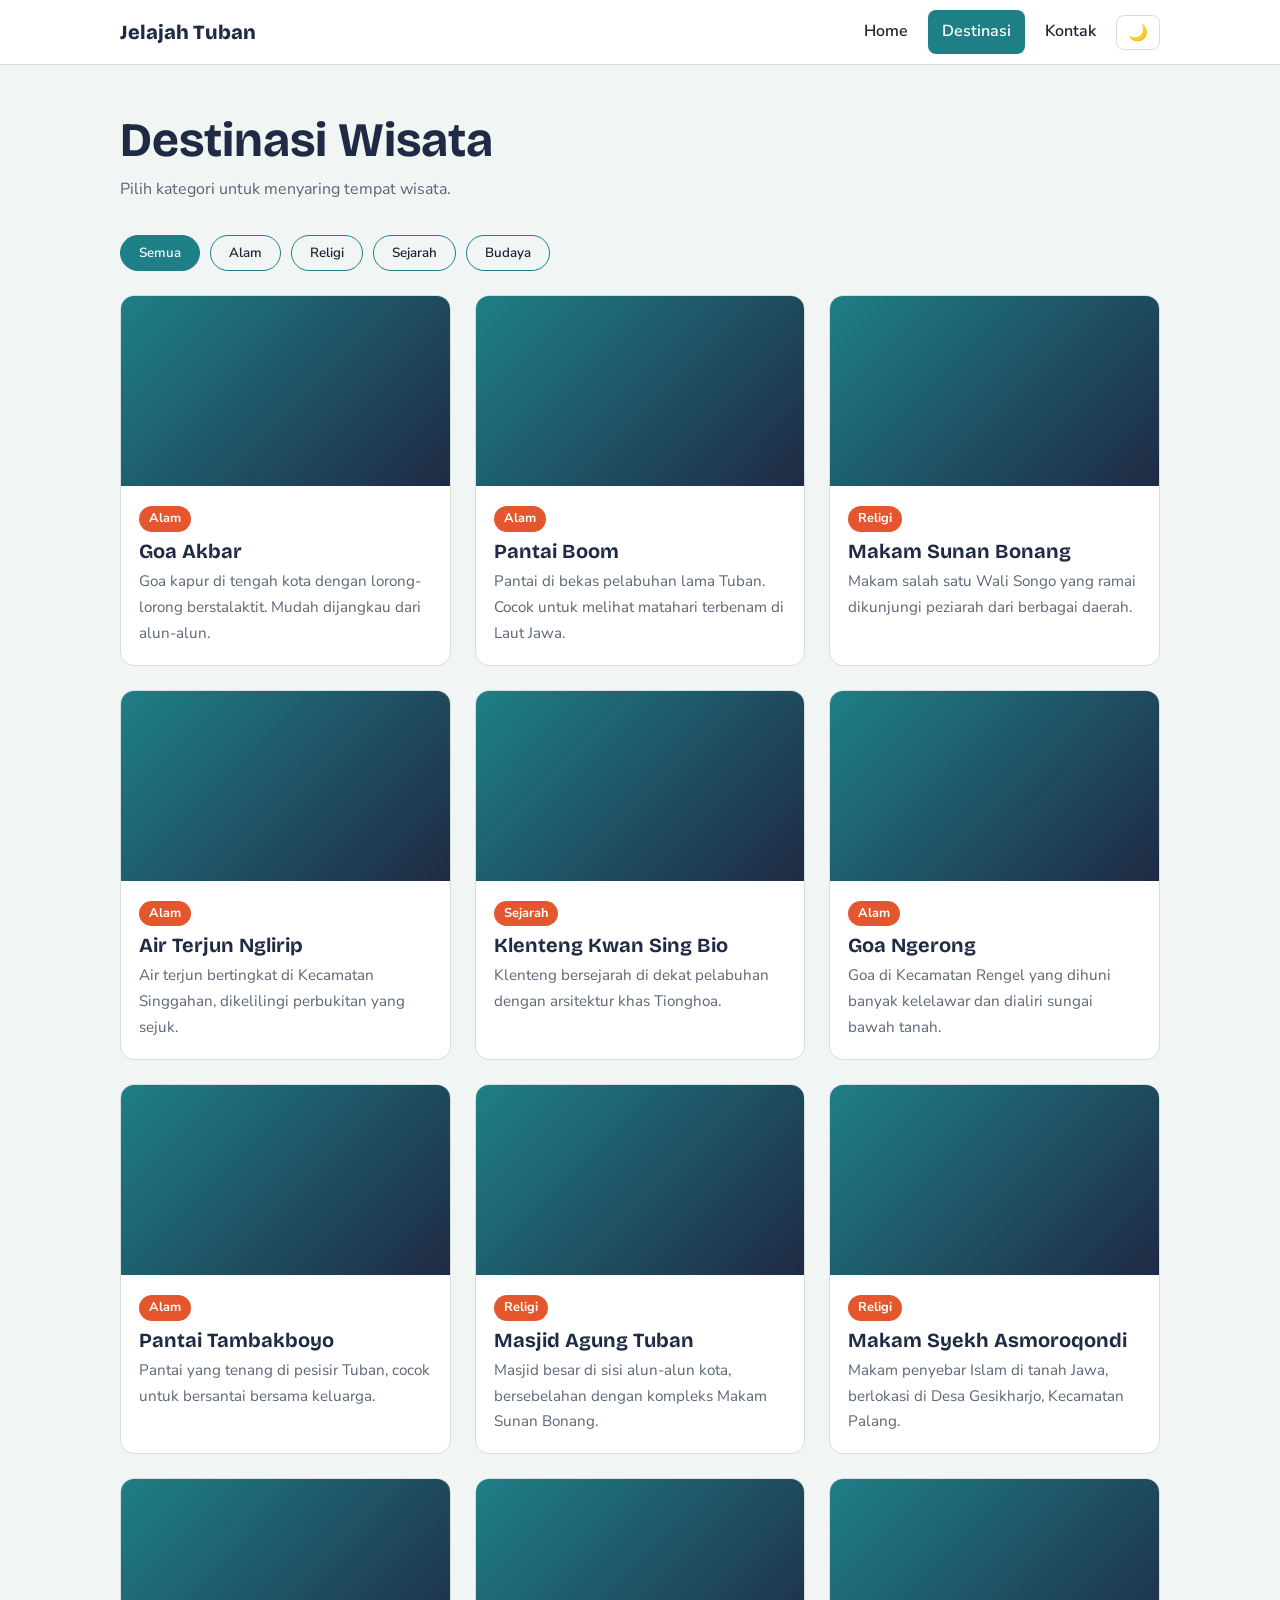
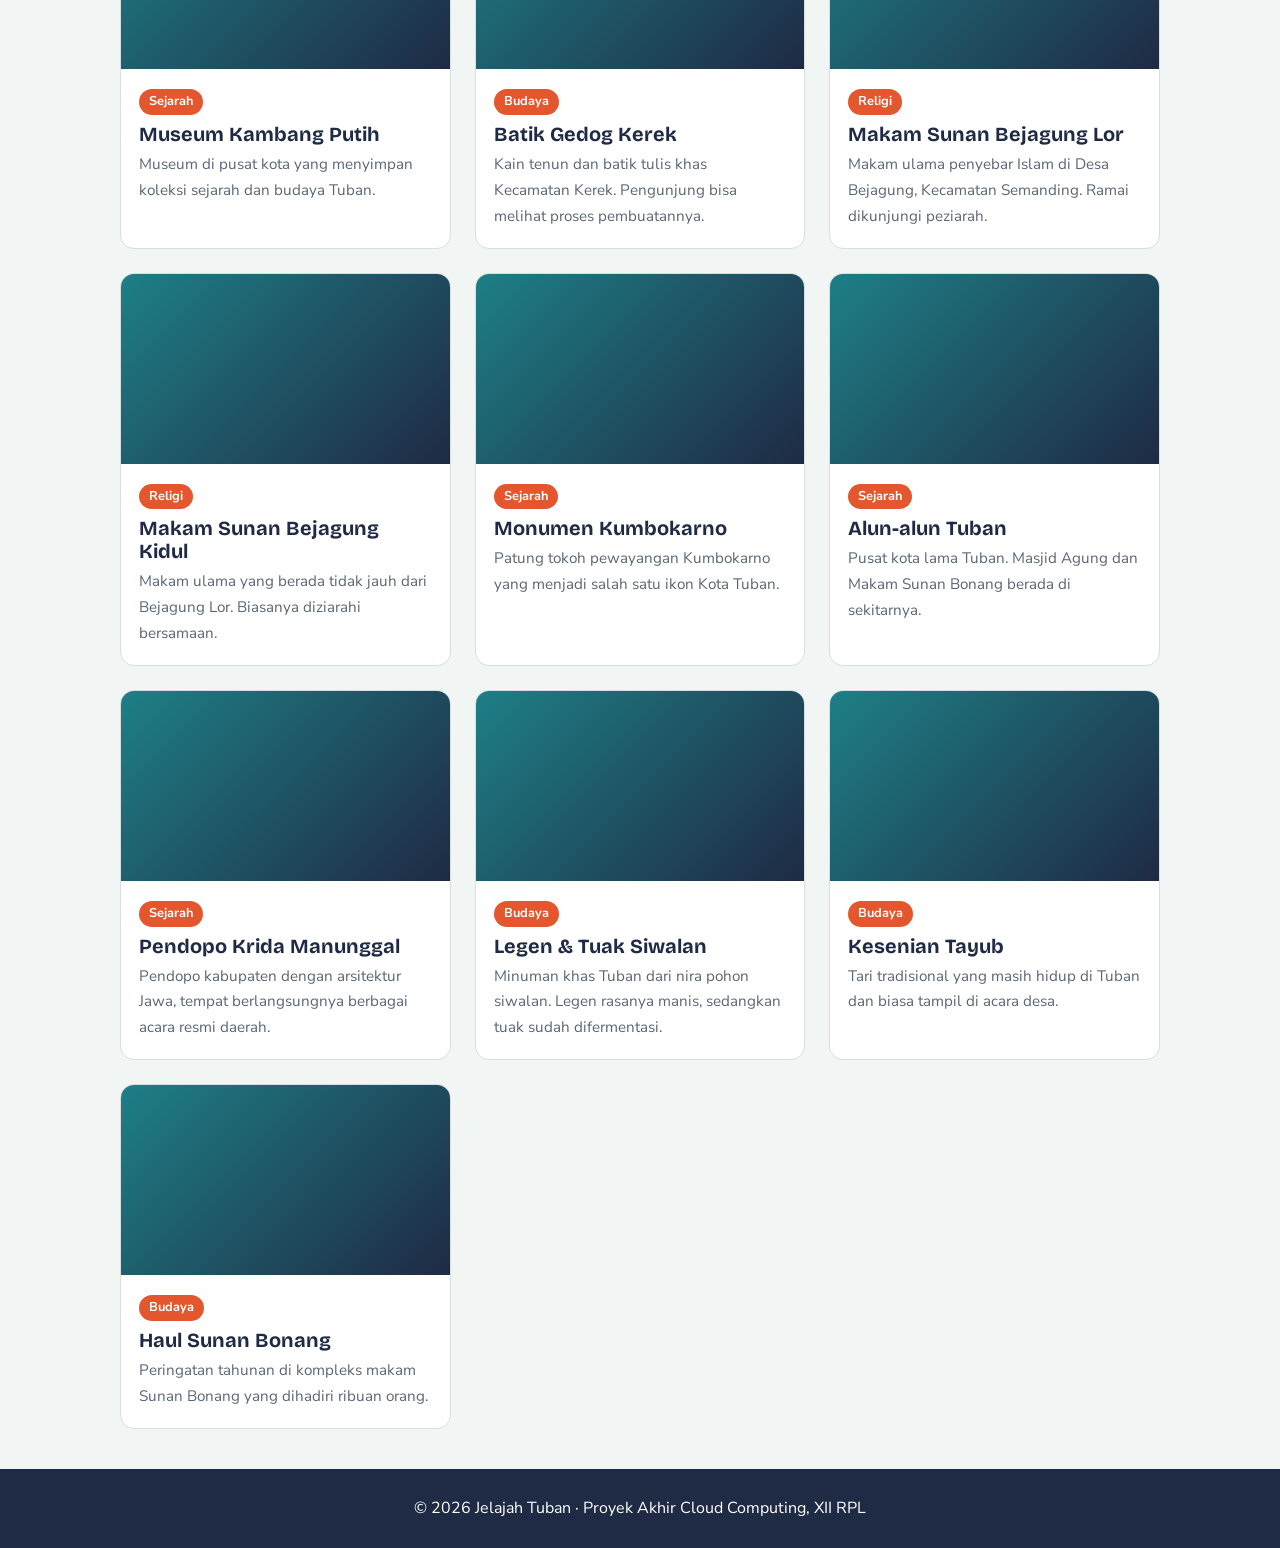
==== destinasi.html @ b5493a80 "Add files via upload" ====
<!DOCTYPE html>
<html lang="id" data-theme="light">
<head>
<meta charset="UTF-8">
<meta name="viewport" content="width=device-width, initial-scale=1">
<title>Destinasi | Jelajah Tuban</title>
<meta name="description" content="Panduan wisata Kabupaten Tuban, Jawa Timur.">
<link rel="preconnect" href="https://fonts.googleapis.com">
<link href="https://fonts.googleapis.com/css2?family=Bricolage+Grotesque:wght@600;800&family=Nunito+Sans:wght@400;600;700&display=swap" rel="stylesheet">
<link rel="stylesheet" href="style.css">
</head>
<body>
<header>
 <div class="wrap nav">
  <a href="index.html" class="logo">Jelajah Tuban</a>
  <ul class="menu" id="menu">
   <li><a href="index.html">Home</a></li>
   <li><a href="destinasi.html" class="active">Destinasi</a></li>
   <li><a href="kontak.html">Kontak</a></li>
   <li><button class="btn-icon" id="theme-toggle" aria-label="Ganti mode terang/gelap">🌙</button></li>
  </ul>
  <button class="btn-icon" id="hamburger" aria-label="Buka menu" aria-expanded="false">☰</button>
 </div>
</header>
<main><div class="wrap">
 <div class="page-title">
  <h1>Destinasi Wisata</h1>
  <p>Pilih kategori untuk menyaring tempat wisata.</p>
 </div>
 <div class="filters">
  <button class="active" data-filter="semua">Semua</button>
  <button data-filter="alam">Alam</button>
  <button data-filter="religi">Religi</button>
  <button data-filter="sejarah">Sejarah</button>
  <button data-filter="budaya">Budaya</button>
 </div>
 <div class="grid">
   <article class="card" data-kategori="alam">
    <div class="thumb"><img src="img/goa-akbar.jpg" alt="Goa Akbar" loading="lazy" onerror="this.remove()"></div>
    <div class="card-body"><span class="tag">Alam</span><h3>Goa Akbar</h3><p>Goa kapur di tengah kota dengan lorong-lorong berstalaktit. Mudah dijangkau dari alun-alun.</p></div>
   </article>
   <article class="card" data-kategori="alam">
    <div class="thumb"><img src="img/pantai-boom.jpg" alt="Pantai Boom" loading="lazy" onerror="this.remove()"></div>
    <div class="card-body"><span class="tag">Alam</span><h3>Pantai Boom</h3><p>Pantai di bekas pelabuhan lama Tuban. Cocok untuk melihat matahari terbenam di Laut Jawa.</p></div>
   </article>
   <article class="card" data-kategori="religi">
    <div class="thumb"><img src="img/makam-sunan-bonang.jpg" alt="Makam Sunan Bonang" loading="lazy" onerror="this.remove()"></div>
    <div class="card-body"><span class="tag">Religi</span><h3>Makam Sunan Bonang</h3><p>Makam salah satu Wali Songo yang ramai dikunjungi peziarah dari berbagai daerah.</p></div>
   </article>
   <article class="card" data-kategori="alam">
    <div class="thumb"><img src="img/air-terjun-nglirip.jpg" alt="Air Terjun Nglirip" loading="lazy" onerror="this.remove()"></div>
    <div class="card-body"><span class="tag">Alam</span><h3>Air Terjun Nglirip</h3><p>Air terjun bertingkat di Kecamatan Singgahan, dikelilingi perbukitan yang sejuk.</p></div>
   </article>
   <article class="card" data-kategori="sejarah">
    <div class="thumb"><img src="img/klenteng-kwan-sing-bio.jpg" alt="Klenteng Kwan Sing Bio" loading="lazy" onerror="this.remove()"></div>
    <div class="card-body"><span class="tag">Sejarah</span><h3>Klenteng Kwan Sing Bio</h3><p>Klenteng bersejarah di dekat pelabuhan dengan arsitektur khas Tionghoa.</p></div>
   </article>
   <article class="card" data-kategori="alam">
    <div class="thumb"><img src="img/goa-ngerong.jpg" alt="Goa Ngerong" loading="lazy" onerror="this.remove()"></div>
    <div class="card-body"><span class="tag">Alam</span><h3>Goa Ngerong</h3><p>Goa di Kecamatan Rengel yang dihuni banyak kelelawar dan dialiri sungai bawah tanah.</p></div>
   </article>
   <article class="card" data-kategori="alam">
    <div class="thumb"><img src="img/pantai-tambakboyo.jpg" alt="Pantai Tambakboyo" loading="lazy" onerror="this.remove()"></div>
    <div class="card-body"><span class="tag">Alam</span><h3>Pantai Tambakboyo</h3><p>Pantai yang tenang di pesisir Tuban, cocok untuk bersantai bersama keluarga.</p></div>
   </article>
   <article class="card" data-kategori="religi">
    <div class="thumb"><img src="img/masjid-agung-tuban.jpg" alt="Masjid Agung Tuban" loading="lazy" onerror="this.remove()"></div>
    <div class="card-body"><span class="tag">Religi</span><h3>Masjid Agung Tuban</h3><p>Masjid besar di sisi alun-alun kota, bersebelahan dengan kompleks Makam Sunan Bonang.</p></div>
   </article>
   <article class="card" data-kategori="religi">
    <div class="thumb"><img src="img/makam-syekh-asmoroqondi.jpg" alt="Makam Syekh Asmoroqondi" loading="lazy" onerror="this.remove()"></div>
    <div class="card-body"><span class="tag">Religi</span><h3>Makam Syekh Asmoroqondi</h3><p>Makam penyebar Islam di tanah Jawa, berlokasi di Desa Gesikharjo, Kecamatan Palang.</p></div>
   </article>
   <article class="card" data-kategori="sejarah">
    <div class="thumb"><img src="img/museum-kambang-putih.jpg" alt="Museum Kambang Putih" loading="lazy" onerror="this.remove()"></div>
    <div class="card-body"><span class="tag">Sejarah</span><h3>Museum Kambang Putih</h3><p>Museum di pusat kota yang menyimpan koleksi sejarah dan budaya Tuban.</p></div>
   </article>
   <article class="card" data-kategori="budaya">
    <div class="thumb"><img src="img/batik-gedog-kerek.jpg" alt="Batik Gedog Kerek" loading="lazy" onerror="this.remove()"></div>
    <div class="card-body"><span class="tag">Budaya</span><h3>Batik Gedog Kerek</h3><p>Kain tenun dan batik tulis khas Kecamatan Kerek. Pengunjung bisa melihat proses pembuatannya.</p></div>
   </article>
   <article class="card" data-kategori="religi">
    <div class="thumb"><img src="img/makam-sunan-bejagung-lor.jpg" alt="Makam Sunan Bejagung Lor" loading="lazy" onerror="this.remove()"></div>
    <div class="card-body"><span class="tag">Religi</span><h3>Makam Sunan Bejagung Lor</h3><p>Makam ulama penyebar Islam di Desa Bejagung, Kecamatan Semanding. Ramai dikunjungi peziarah.</p></div>
   </article>
   <article class="card" data-kategori="religi">
    <div class="thumb"><img src="img/makam-sunan-bejagung-kidul.jpg" alt="Makam Sunan Bejagung Kidul" loading="lazy" onerror="this.remove()"></div>
    <div class="card-body"><span class="tag">Religi</span><h3>Makam Sunan Bejagung Kidul</h3><p>Makam ulama yang berada tidak jauh dari Bejagung Lor. Biasanya diziarahi bersamaan.</p></div>
   </article>
   <article class="card" data-kategori="sejarah">
    <div class="thumb"><img src="img/monumen-kumbokarno.jpg" alt="Monumen Kumbokarno" loading="lazy" onerror="this.remove()"></div>
    <div class="card-body"><span class="tag">Sejarah</span><h3>Monumen Kumbokarno</h3><p>Patung tokoh pewayangan Kumbokarno yang menjadi salah satu ikon Kota Tuban.</p></div>
   </article>
   <article class="card" data-kategori="sejarah">
    <div class="thumb"><img src="img/alun-alun-tuban.jpg" alt="Alun-alun Tuban" loading="lazy" onerror="this.remove()"></div>
    <div class="card-body"><span class="tag">Sejarah</span><h3>Alun-alun Tuban</h3><p>Pusat kota lama Tuban. Masjid Agung dan Makam Sunan Bonang berada di sekitarnya.</p></div>
   </article>
   <article class="card" data-kategori="sejarah">
    <div class="thumb"><img src="img/pendopo-krida-manunggal.jpg" alt="Pendopo Krida Manunggal" loading="lazy" onerror="this.remove()"></div>
    <div class="card-body"><span class="tag">Sejarah</span><h3>Pendopo Krida Manunggal</h3><p>Pendopo kabupaten dengan arsitektur Jawa, tempat berlangsungnya berbagai acara resmi daerah.</p></div>
   </article>
   <article class="card" data-kategori="budaya">
    <div class="thumb"><img src="img/legen-dan-tuak.jpg" alt="Legen &amp; Tuak Siwalan" loading="lazy" onerror="this.remove()"></div>
    <div class="card-body"><span class="tag">Budaya</span><h3>Legen &amp; Tuak Siwalan</h3><p>Minuman khas Tuban dari nira pohon siwalan. Legen rasanya manis, sedangkan tuak sudah difermentasi.</p></div>
   </article>
   <article class="card" data-kategori="budaya">
    <div class="thumb"><img src="img/kesenian-tayub.jpg" alt="Kesenian Tayub" loading="lazy" onerror="this.remove()"></div>
    <div class="card-body"><span class="tag">Budaya</span><h3>Kesenian Tayub</h3><p>Tari tradisional yang masih hidup di Tuban dan biasa tampil di acara desa.</p></div>
   </article>
   <article class="card" data-kategori="budaya">
    <div class="thumb"><img src="img/haul-sunan-bonang.jpg" alt="Haul Sunan Bonang" loading="lazy" onerror="this.remove()"></div>
    <div class="card-body"><span class="tag">Budaya</span><h3>Haul Sunan Bonang</h3><p>Peringatan tahunan di kompleks makam Sunan Bonang yang dihadiri ribuan orang.</p></div>
   </article>
 </div>
</div></main>
<footer><p>© 2026 Jelajah Tuban · Proyek Akhir Cloud Computing, XII RPL</p></footer>
<script src="script.js"></script>
</body>
</html>
---- style.css ----
:root{--bg:#f1f5f4;--card:#fff;--text:#1b2433;--muted:#5a6676;--primary:#1f2a44;--accent:#1e7f86;--hot:#e4572e;--line:#d6dfdd}
[data-theme="dark"]{--bg:#0f1624;--card:#18223a;--text:#e8edf5;--muted:#9fb0c6;--primary:#8fd3d8;--accent:#4fb8bf;--hot:#ff8a65;--line:#2a3856}
*{box-sizing:border-box;margin:0;padding:0}
html{scroll-behavior:smooth}
body{font-family:'Nunito Sans',system-ui,sans-serif;background:var(--bg);color:var(--text);line-height:1.7;transition:background .3s,color .3s}
h1,h2,h3{font-family:'Bricolage Grotesque','Nunito Sans',sans-serif;line-height:1.15;color:var(--primary)}
a{color:inherit}
:focus-visible{outline:3px solid var(--hot);outline-offset:2px}
.wrap{max-width:1080px;margin:0 auto;padding:0 20px}

/* Navbar */
header{position:sticky;top:0;z-index:10;background:var(--card);border-bottom:1px solid var(--line)}
.nav{display:flex;align-items:center;justify-content:space-between;height:64px}
.logo{font-family:'Bricolage Grotesque',sans-serif;font-weight:800;font-size:1.25rem;text-decoration:none;color:var(--primary)}
.menu{display:flex;gap:6px;list-style:none;align-items:center}
.menu a{display:block;padding:8px 14px;border-radius:8px;text-decoration:none;font-weight:600}
.menu a:hover,.menu a.active{background:var(--accent);color:#fff}
.btn-icon{background:none;border:1px solid var(--line);color:var(--text);border-radius:8px;padding:7px 11px;cursor:pointer;font-size:1rem}
#hamburger{display:none}

/* Hero */
.hero{background:linear-gradient(160deg,#1f2a44 0%,#1e7f86 100%);color:#fff;padding:90px 0 120px;position:relative;overflow:hidden}
.hero h1{color:#fff;font-size:clamp(2.6rem,9vw,5.5rem);font-weight:800;letter-spacing:-.02em;max-width:11ch}
.hero p{max-width:52ch;margin:18px 0 28px;font-size:1.1rem;opacity:.92}
.hero::after{content:"";position:absolute;left:0;right:0;bottom:-1px;height:60px;background:var(--bg);clip-path:ellipse(75% 100% at 50% 100%)}
.btn{display:inline-block;background:var(--hot);color:#fff;border:0;padding:12px 24px;border-radius:999px;font-weight:700;font-size:1rem;text-decoration:none;cursor:pointer;font-family:inherit}
.btn:hover{filter:brightness(1.1)}

/* Sections */
section{padding:56px 0}
.page-title{padding:48px 0 8px}
.page-title h1{font-size:clamp(2rem,6vw,3rem)}
.page-title p{color:var(--muted);max-width:60ch;margin-top:8px}
.facts{display:grid;grid-template-columns:repeat(auto-fit,minmax(220px,1fr));gap:20px;margin-top:24px}
.fact{background:var(--card);border-left:5px solid var(--accent);padding:20px;border-radius:0 12px 12px 0}
.fact h3{font-size:1.1rem;margin-bottom:6px}
.fact p{color:var(--muted);font-size:.95rem}

/* Filter + kartu destinasi */
.filters{display:flex;flex-wrap:wrap;gap:10px;margin:24px 0}
.filters button{border:1px solid var(--accent);background:transparent;color:var(--text);padding:8px 18px;border-radius:999px;cursor:pointer;font-weight:600;font-family:inherit}
.filters button.active{background:var(--accent);color:#fff}
.grid{display:grid;grid-template-columns:repeat(auto-fill,minmax(280px,1fr));gap:24px}
.card{background:var(--card);border-radius:14px;overflow:hidden;border:1px solid var(--line)}
.thumb{height:190px;background:linear-gradient(135deg,var(--accent),var(--primary));display:flex;align-items:center;justify-content:center;font-size:3rem}
.thumb img{width:100%;height:100%;object-fit:cover;display:block}
.card-body{padding:18px}
.tag{display:inline-block;font-size:.8rem;font-weight:700;color:#fff;background:var(--hot);padding:2px 10px;border-radius:999px;margin-bottom:8px}
.card h3{font-size:1.25rem;margin-bottom:6px}
.card p{color:var(--muted);font-size:.95rem}
.card.hide{display:none}

/* Form */
.two-col{display:grid;grid-template-columns:1fr 1fr;gap:32px}
form{background:var(--card);border:1px solid var(--line);padding:24px;border-radius:14px}
label{display:block;font-weight:700;margin:14px 0 6px}
input,textarea{width:100%;padding:11px 14px;border:1px solid var(--line);border-radius:8px;background:var(--bg);color:var(--text);font:inherit}
.team{list-style:none;margin-top:12px}
.team li{background:var(--card);border:1px solid var(--line);padding:12px 16px;border-radius:10px;margin-bottom:10px}
#pesan-sukses{margin-top:14px;color:var(--accent);font-weight:700}

footer{background:var(--primary);color:#fff;text-align:center;padding:26px 20px;margin-top:40px}
[data-theme="dark"] footer{background:#0a101c;color:var(--muted)}

/* Responsif */
@media(max-width:768px){
 #hamburger{display:inline-block}
 .menu{display:none;position:absolute;top:64px;left:0;right:0;background:var(--card);flex-direction:column;align-items:stretch;padding:10px 20px;border-bottom:1px solid var(--line)}
 .menu.open{display:flex}
 .two-col{grid-template-columns:1fr}
 .hero{padding:60px 0 90px}
}
@media(prefers-reduced-motion:reduce){*{transition:none!important;scroll-behavior:auto!important}}
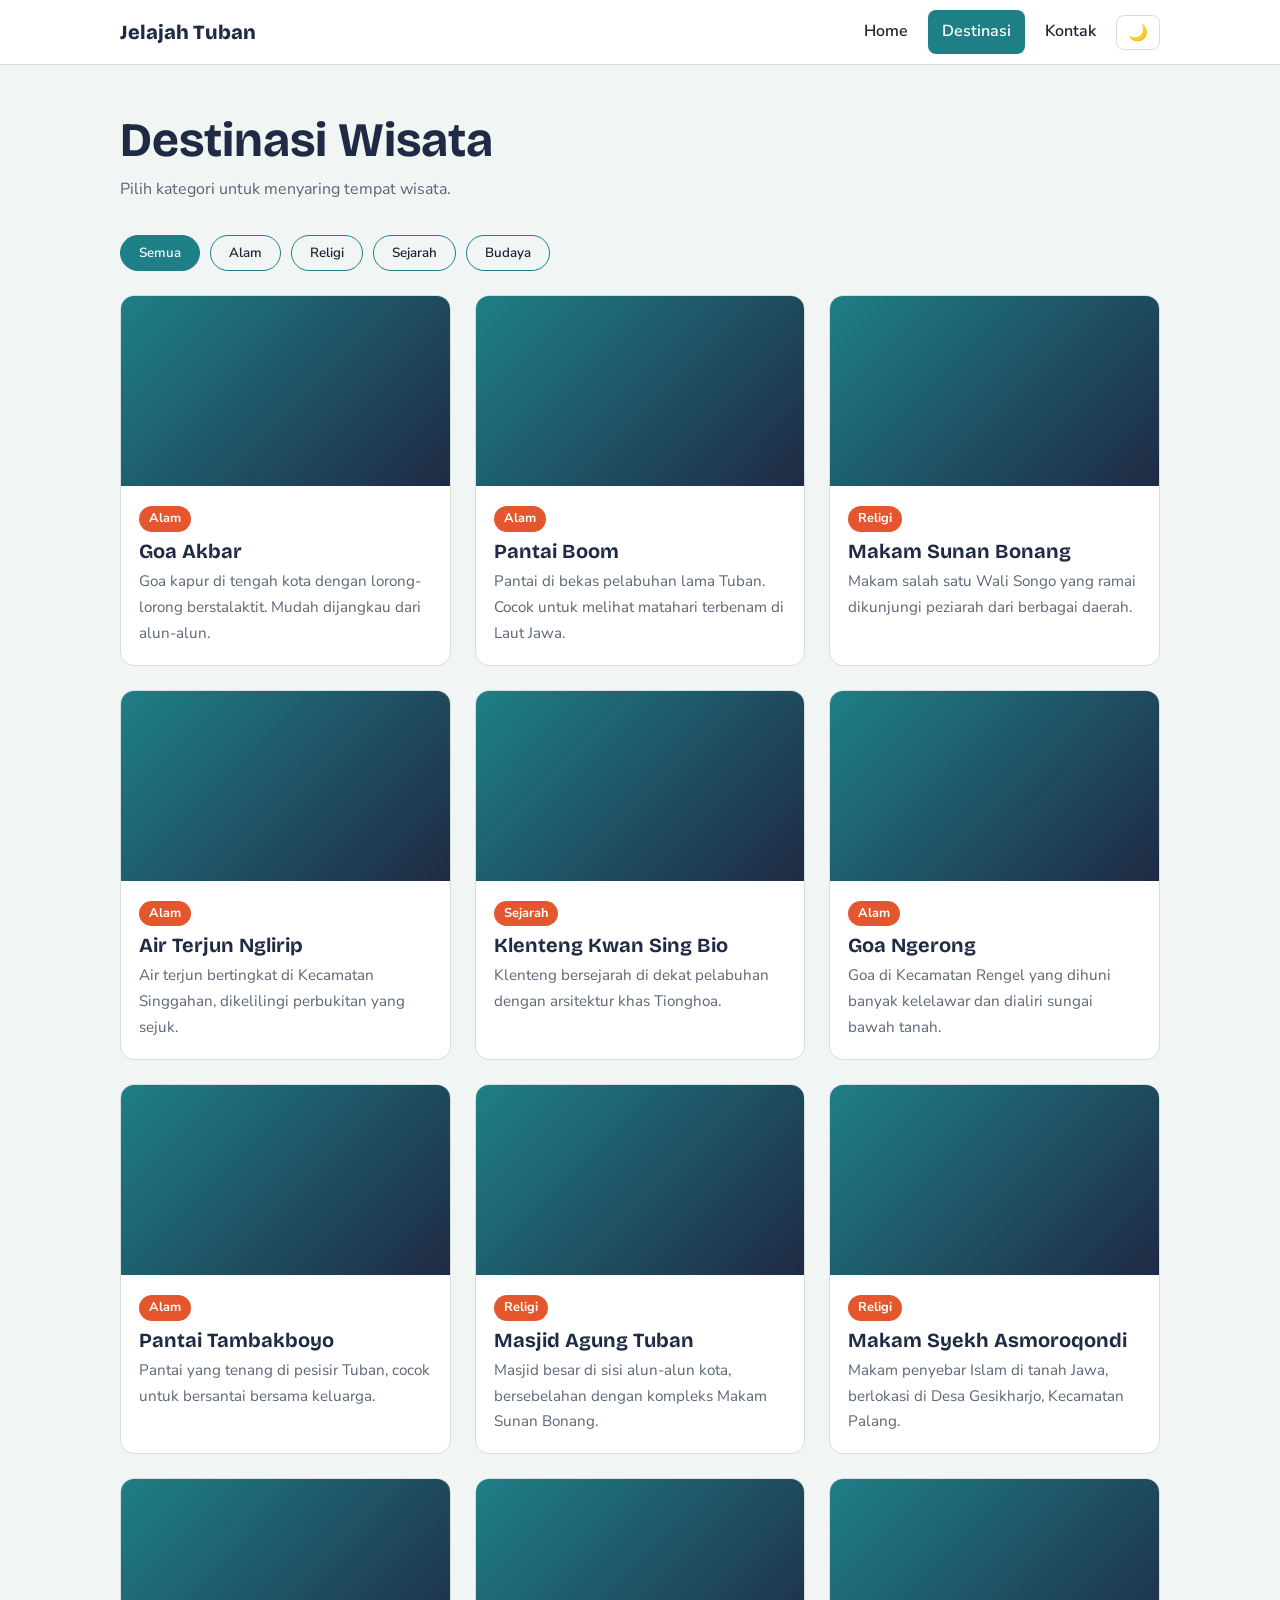
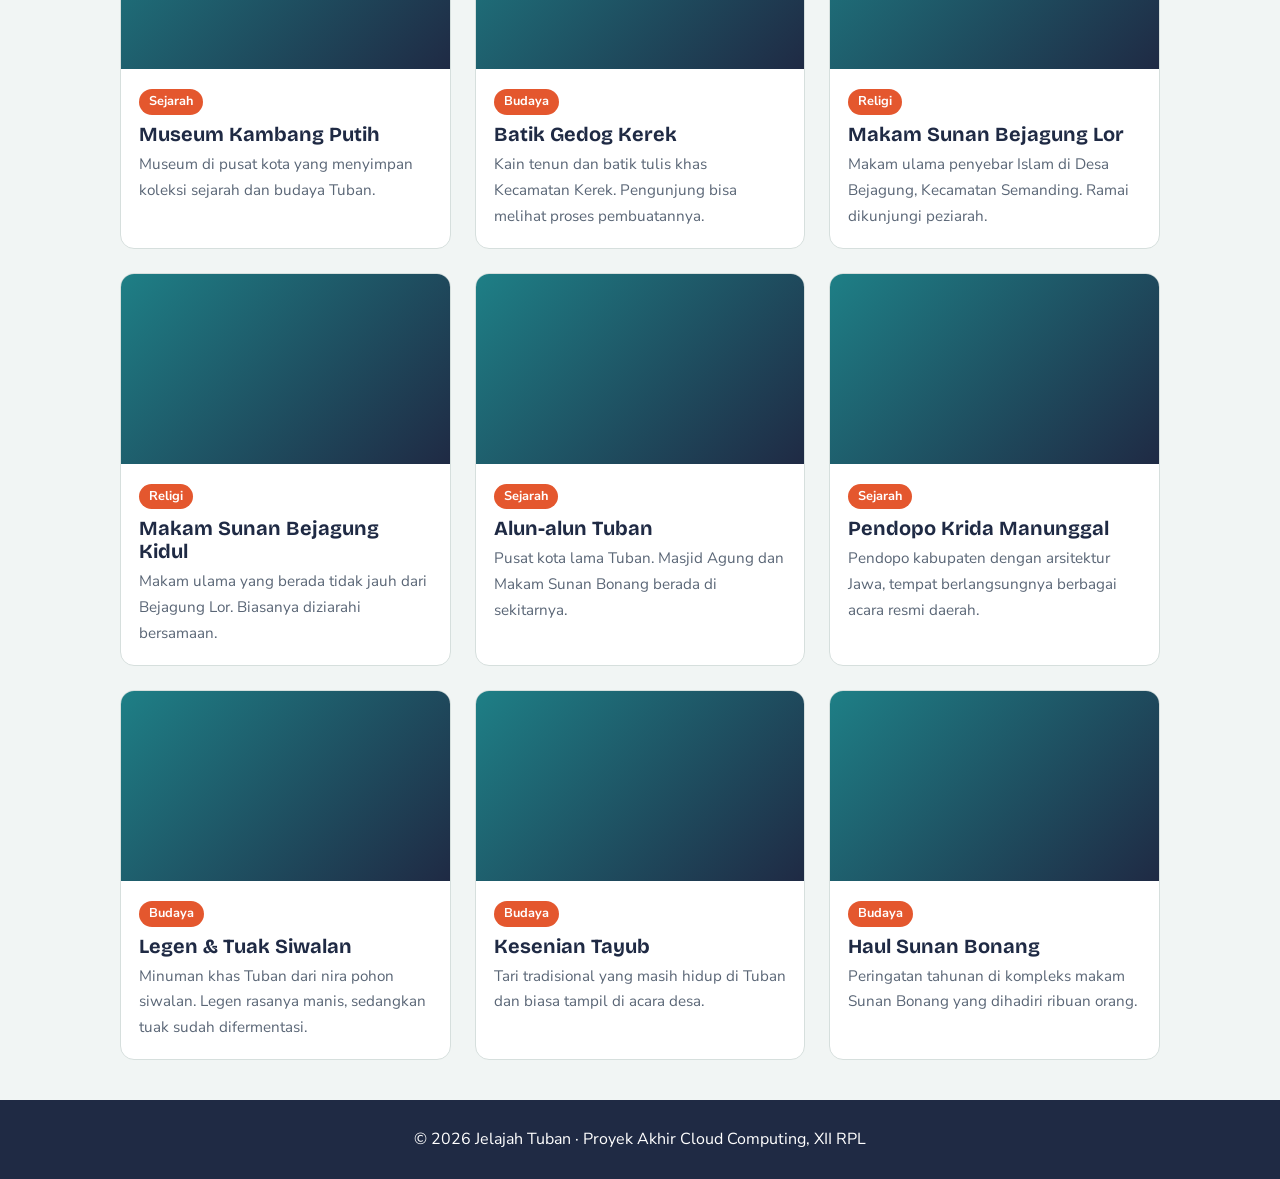
==== commit fe36ca67: "Update destinasi.html" ====
--- a/destinasi.html
+++ b/destinasi.html
@@ -88,10 +88,6 @@
     <div class="card-body"><span class="tag">Religi</span><h3>Makam Sunan Bejagung Kidul</h3><p>Makam ulama yang berada tidak jauh dari Bejagung Lor. Biasanya diziarahi bersamaan.</p></div>
    </article>
    <article class="card" data-kategori="sejarah">
-    <div class="thumb"><img src="img/monumen-kumbokarno.jpg" alt="Monumen Kumbokarno" loading="lazy" onerror="this.remove()"></div>
-    <div class="card-body"><span class="tag">Sejarah</span><h3>Monumen Kumbokarno</h3><p>Patung tokoh pewayangan Kumbokarno yang menjadi salah satu ikon Kota Tuban.</p></div>
-   </article>
-   <article class="card" data-kategori="sejarah">
     <div class="thumb"><img src="img/alun-alun-tuban.jpg" alt="Alun-alun Tuban" loading="lazy" onerror="this.remove()"></div>
     <div class="card-body"><span class="tag">Sejarah</span><h3>Alun-alun Tuban</h3><p>Pusat kota lama Tuban. Masjid Agung dan Makam Sunan Bonang berada di sekitarnya.</p></div>
    </article>
@@ -116,4 +112,4 @@
 <footer><p>© 2026 Jelajah Tuban · Proyek Akhir Cloud Computing, XII RPL</p></footer>
 <script src="script.js"></script>
 </body>
-</html>+</html>
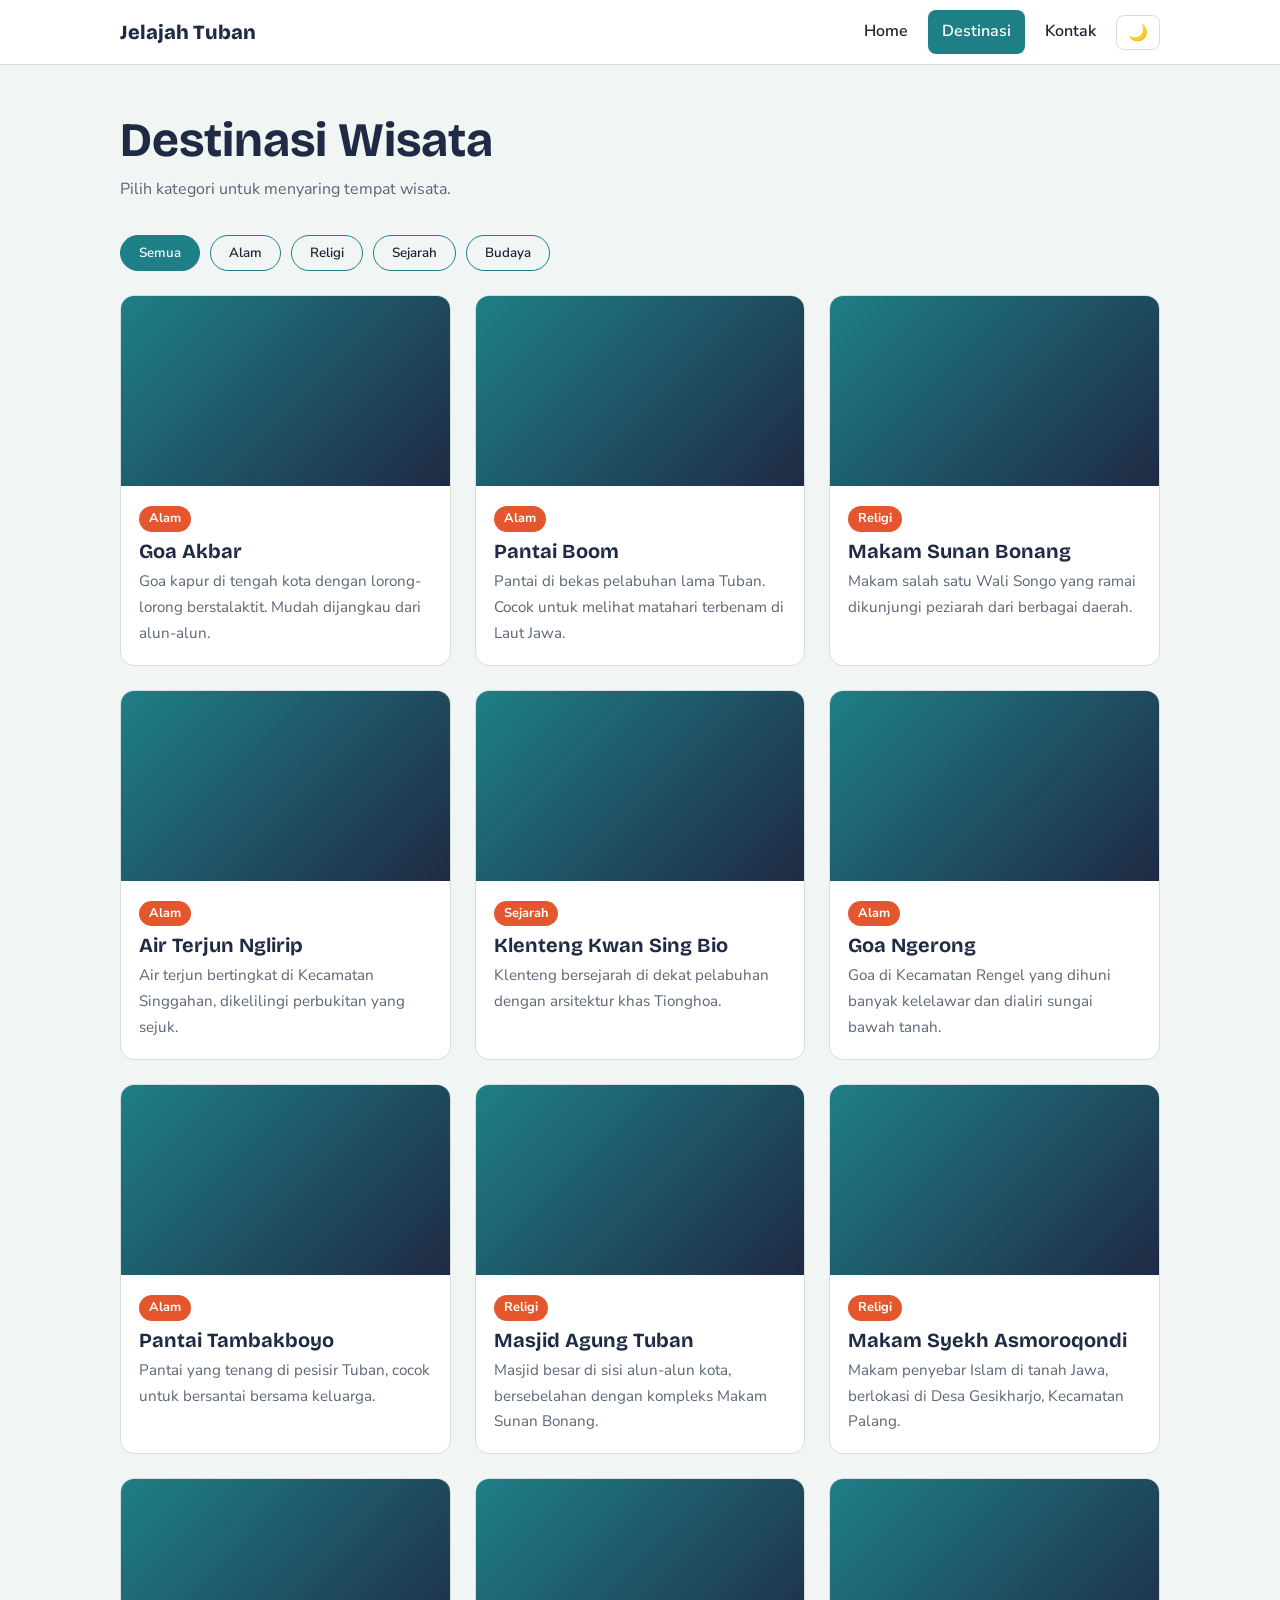
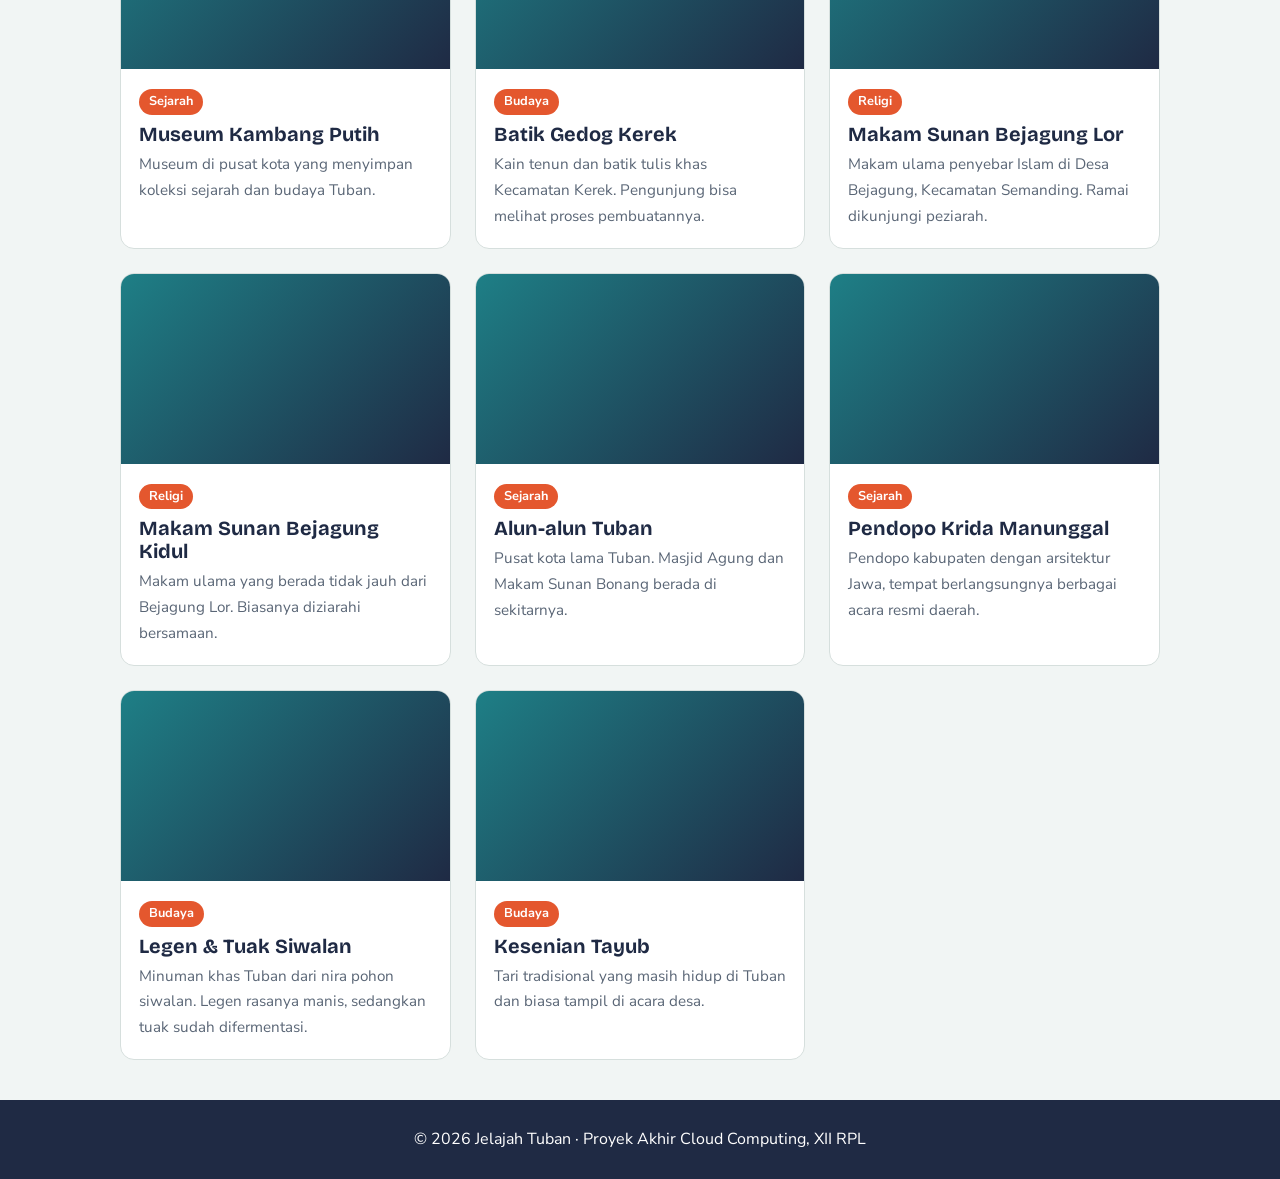
==== commit b4102d15: "Update destinasi.html" ====
--- a/destinasi.html
+++ b/destinasi.html
@@ -103,11 +103,7 @@
     <div class="thumb"><img src="img/kesenian-tayub.jpg" alt="Kesenian Tayub" loading="lazy" onerror="this.remove()"></div>
     <div class="card-body"><span class="tag">Budaya</span><h3>Kesenian Tayub</h3><p>Tari tradisional yang masih hidup di Tuban dan biasa tampil di acara desa.</p></div>
    </article>
-   <article class="card" data-kategori="budaya">
-    <div class="thumb"><img src="img/haul-sunan-bonang.jpg" alt="Haul Sunan Bonang" loading="lazy" onerror="this.remove()"></div>
-    <div class="card-body"><span class="tag">Budaya</span><h3>Haul Sunan Bonang</h3><p>Peringatan tahunan di kompleks makam Sunan Bonang yang dihadiri ribuan orang.</p></div>
-   </article>
- </div>
+</div>
 </div></main>
 <footer><p>© 2026 Jelajah Tuban · Proyek Akhir Cloud Computing, XII RPL</p></footer>
 <script src="script.js"></script>
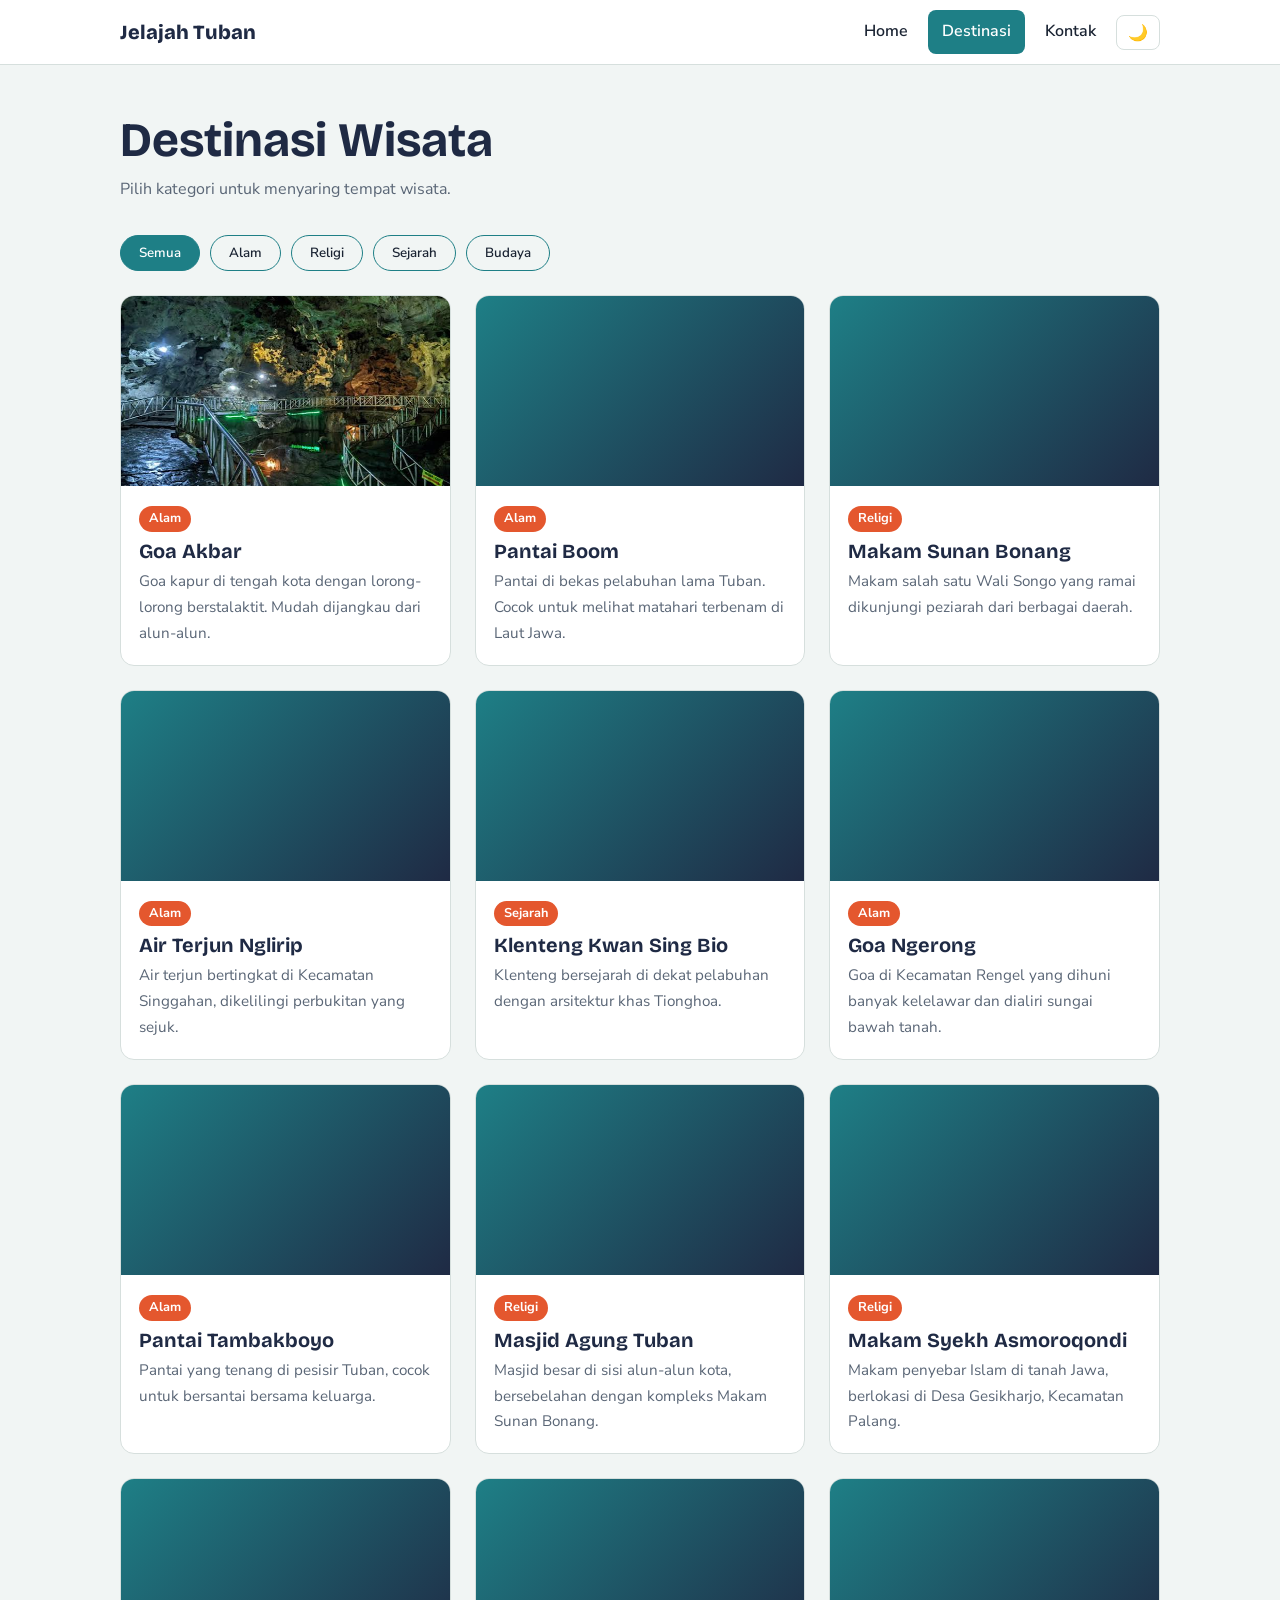
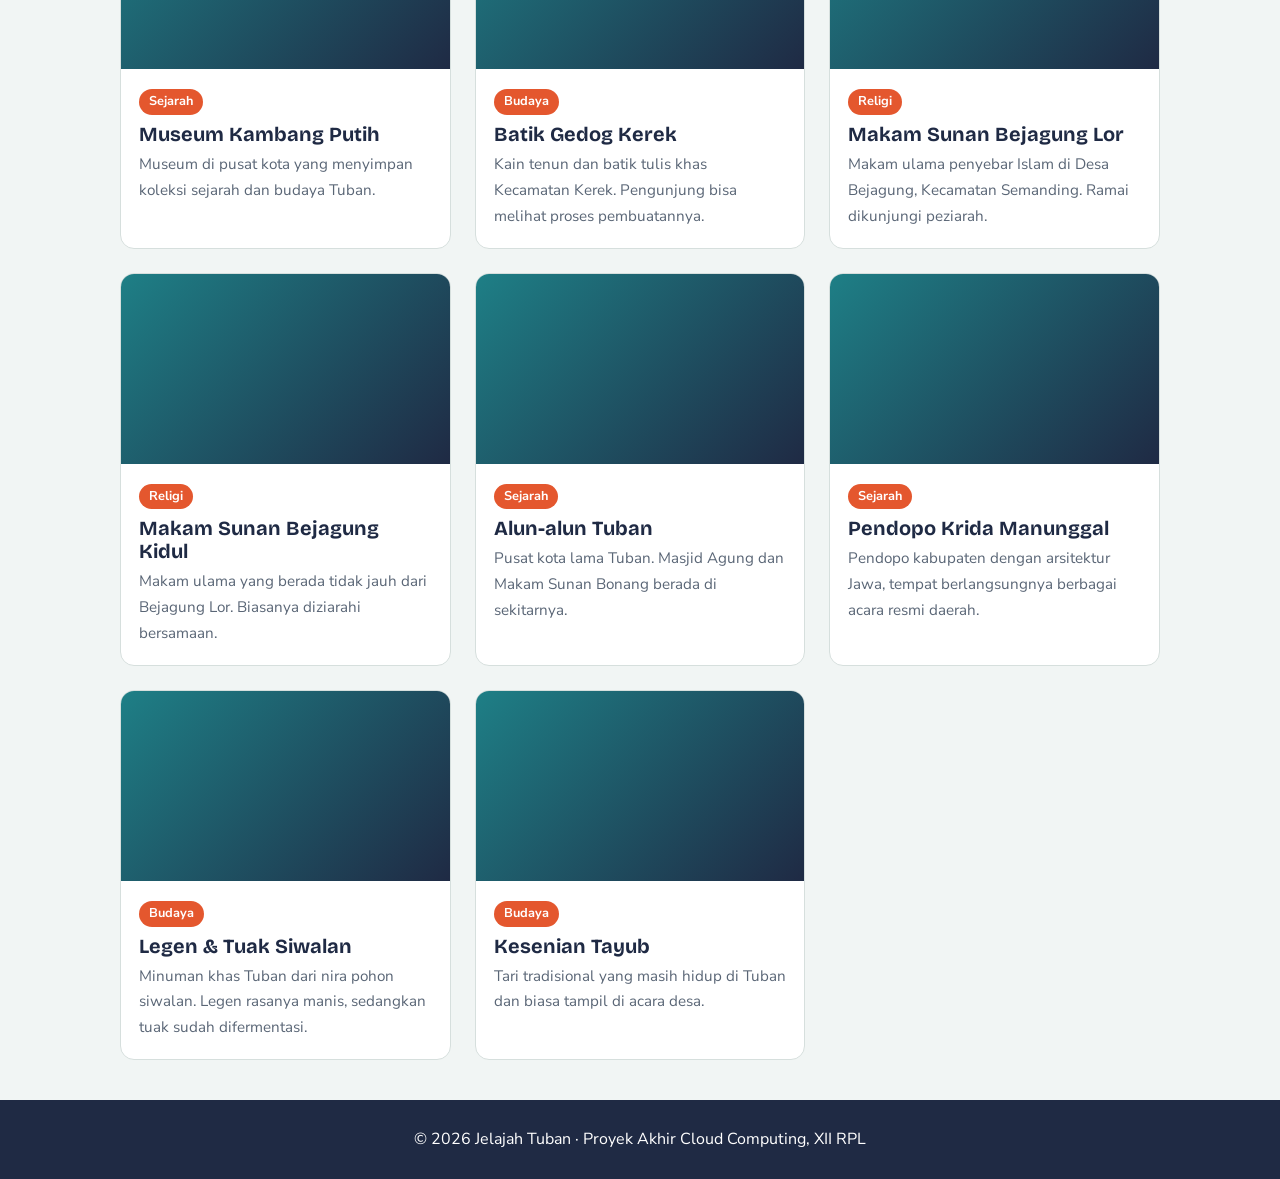
==== commit 6d0fb2f9: "Update destinasi.html" ====
--- a/destinasi.html
+++ b/destinasi.html
@@ -36,7 +36,7 @@
  </div>
  <div class="grid">
    <article class="card" data-kategori="alam">
-    <div class="thumb"><img src="img/goa-akbar.jpg" alt="Goa Akbar" loading="lazy" onerror="this.remove()"></div>
+    <div class="thumb"><img src="image/goa akbar.jpg" alt="Goa Akbar" loading="lazy" onerror="this.remove()"></div>
     <div class="card-body"><span class="tag">Alam</span><h3>Goa Akbar</h3><p>Goa kapur di tengah kota dengan lorong-lorong berstalaktit. Mudah dijangkau dari alun-alun.</p></div>
    </article>
    <article class="card" data-kategori="alam">
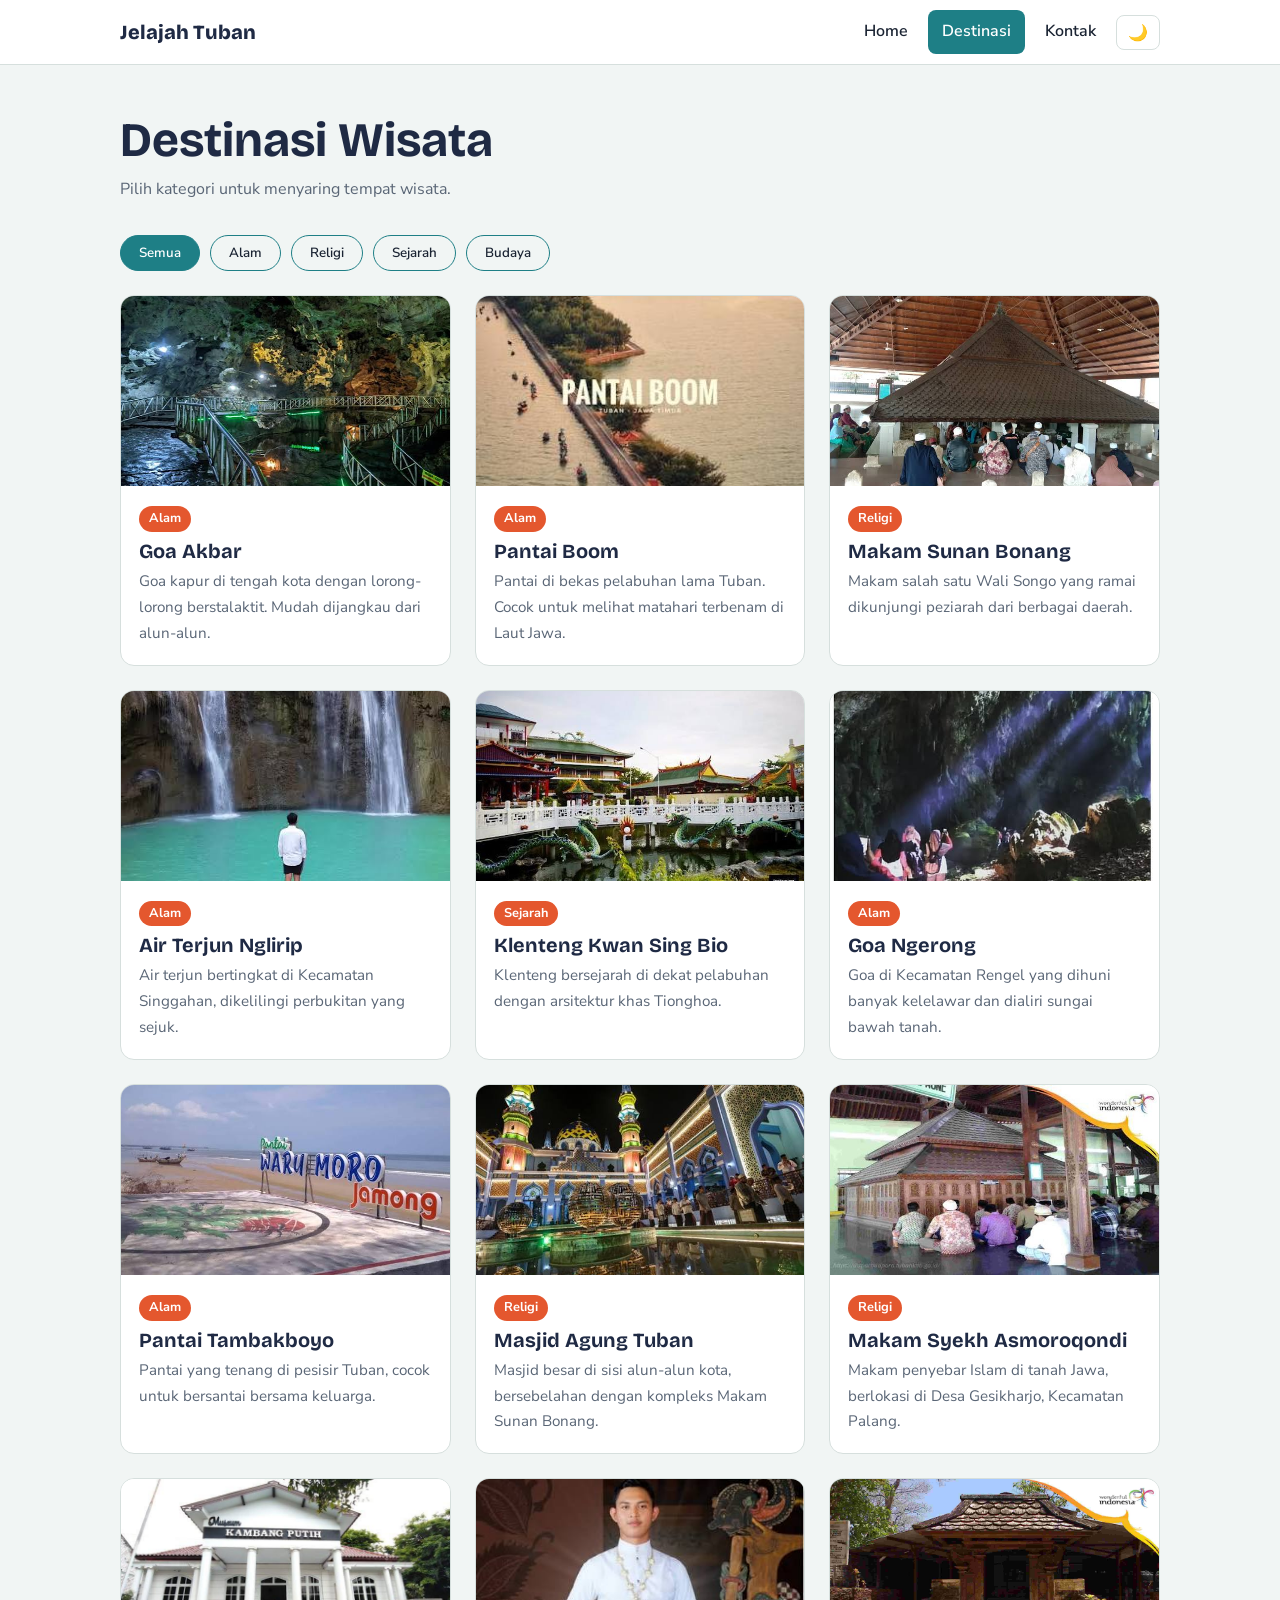
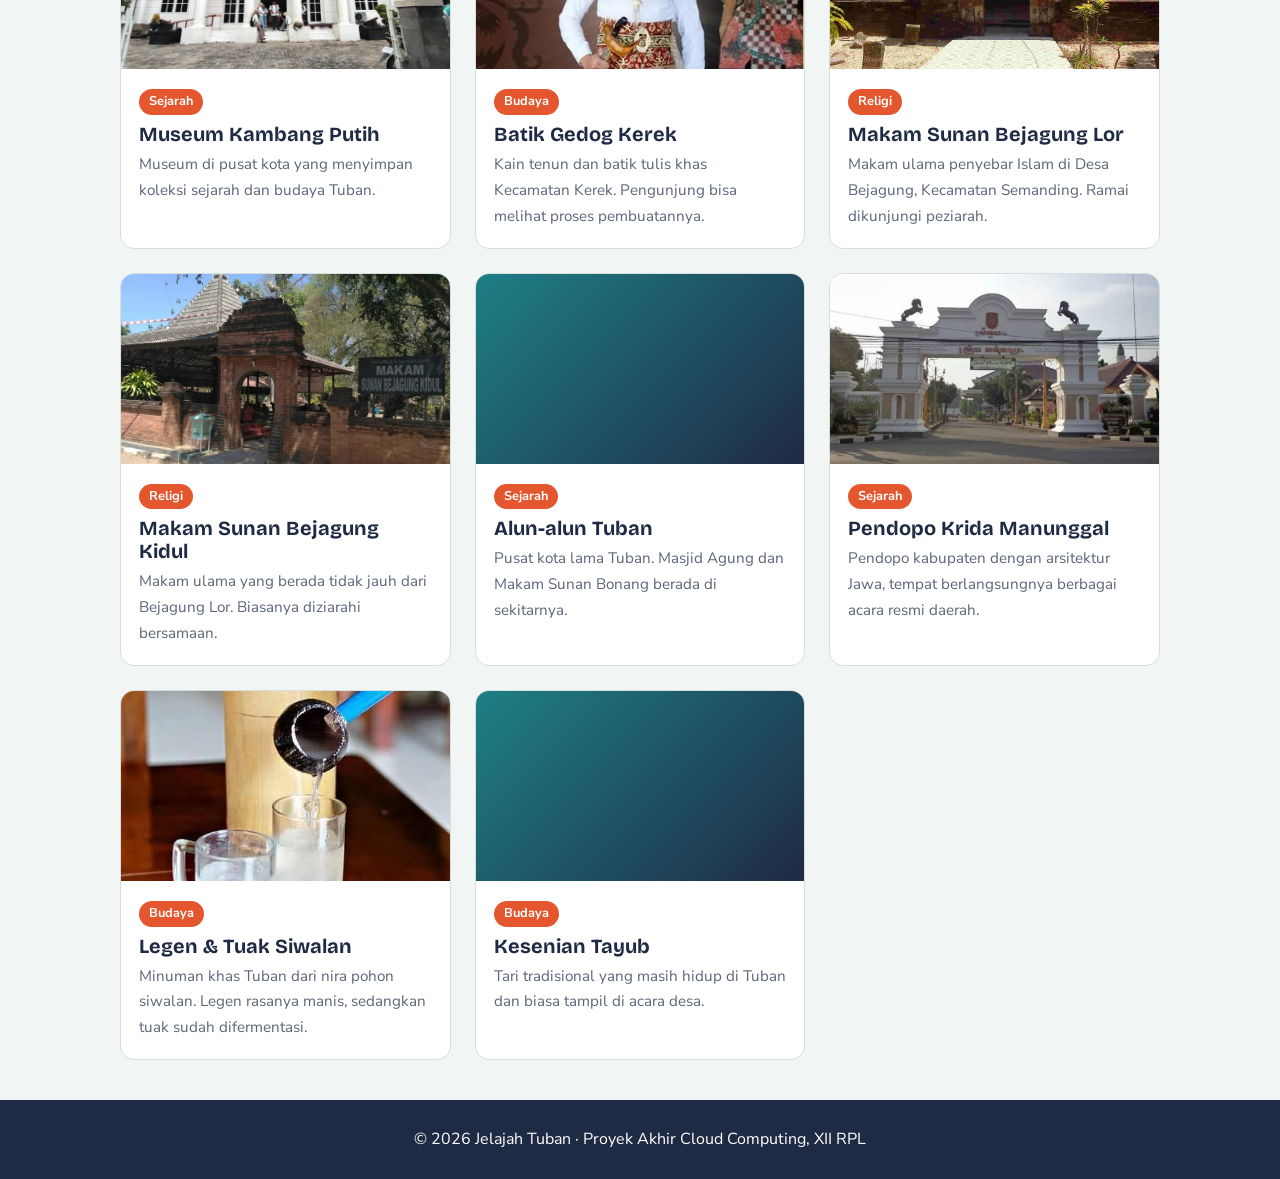
==== commit 3931f4c7: "Update destinasi.html" ====
--- a/destinasi.html
+++ b/destinasi.html
@@ -40,67 +40,67 @@
     <div class="card-body"><span class="tag">Alam</span><h3>Goa Akbar</h3><p>Goa kapur di tengah kota dengan lorong-lorong berstalaktit. Mudah dijangkau dari alun-alun.</p></div>
    </article>
    <article class="card" data-kategori="alam">
-    <div class="thumb"><img src="img/pantai-boom.jpg" alt="Pantai Boom" loading="lazy" onerror="this.remove()"></div>
+    <div class="thumb"><img src="image/pantai boom.jpg" alt="Pantai Boom" loading="lazy" onerror="this.remove()"></div>
     <div class="card-body"><span class="tag">Alam</span><h3>Pantai Boom</h3><p>Pantai di bekas pelabuhan lama Tuban. Cocok untuk melihat matahari terbenam di Laut Jawa.</p></div>
    </article>
    <article class="card" data-kategori="religi">
-    <div class="thumb"><img src="img/makam-sunan-bonang.jpg" alt="Makam Sunan Bonang" loading="lazy" onerror="this.remove()"></div>
+    <div class="thumb"><img src="image/sunan bonang.jpg" alt="Makam Sunan Bonang" loading="lazy" onerror="this.remove()"></div>
     <div class="card-body"><span class="tag">Religi</span><h3>Makam Sunan Bonang</h3><p>Makam salah satu Wali Songo yang ramai dikunjungi peziarah dari berbagai daerah.</p></div>
    </article>
    <article class="card" data-kategori="alam">
-    <div class="thumb"><img src="img/air-terjun-nglirip.jpg" alt="Air Terjun Nglirip" loading="lazy" onerror="this.remove()"></div>
+    <div class="thumb"><img src="image/nglirip.jpg" alt="Air Terjun Nglirip" loading="lazy" onerror="this.remove()"></div>
     <div class="card-body"><span class="tag">Alam</span><h3>Air Terjun Nglirip</h3><p>Air terjun bertingkat di Kecamatan Singgahan, dikelilingi perbukitan yang sejuk.</p></div>
    </article>
    <article class="card" data-kategori="sejarah">
-    <div class="thumb"><img src="img/klenteng-kwan-sing-bio.jpg" alt="Klenteng Kwan Sing Bio" loading="lazy" onerror="this.remove()"></div>
+    <div class="thumb"><img src="image/klenteng.jpg" alt="Klenteng Kwan Sing Bio" loading="lazy" onerror="this.remove()"></div>
     <div class="card-body"><span class="tag">Sejarah</span><h3>Klenteng Kwan Sing Bio</h3><p>Klenteng bersejarah di dekat pelabuhan dengan arsitektur khas Tionghoa.</p></div>
    </article>
    <article class="card" data-kategori="alam">
-    <div class="thumb"><img src="img/goa-ngerong.jpg" alt="Goa Ngerong" loading="lazy" onerror="this.remove()"></div>
+    <div class="thumb"><img src="image/goa ngerong.jpg" alt="Goa Ngerong" loading="lazy" onerror="this.remove()"></div>
     <div class="card-body"><span class="tag">Alam</span><h3>Goa Ngerong</h3><p>Goa di Kecamatan Rengel yang dihuni banyak kelelawar dan dialiri sungai bawah tanah.</p></div>
    </article>
    <article class="card" data-kategori="alam">
-    <div class="thumb"><img src="img/pantai-tambakboyo.jpg" alt="Pantai Tambakboyo" loading="lazy" onerror="this.remove()"></div>
+    <div class="thumb"><img src="image/pantai tambakboyo.jpg" alt="Pantai Tambakboyo" loading="lazy" onerror="this.remove()"></div>
     <div class="card-body"><span class="tag">Alam</span><h3>Pantai Tambakboyo</h3><p>Pantai yang tenang di pesisir Tuban, cocok untuk bersantai bersama keluarga.</p></div>
    </article>
    <article class="card" data-kategori="religi">
-    <div class="thumb"><img src="img/masjid-agung-tuban.jpg" alt="Masjid Agung Tuban" loading="lazy" onerror="this.remove()"></div>
+    <div class="thumb"><img src="image/masjid agung.jpg" alt="Masjid Agung Tuban" loading="lazy" onerror="this.remove()"></div>
     <div class="card-body"><span class="tag">Religi</span><h3>Masjid Agung Tuban</h3><p>Masjid besar di sisi alun-alun kota, bersebelahan dengan kompleks Makam Sunan Bonang.</p></div>
    </article>
    <article class="card" data-kategori="religi">
-    <div class="thumb"><img src="img/makam-syekh-asmoroqondi.jpg" alt="Makam Syekh Asmoroqondi" loading="lazy" onerror="this.remove()"></div>
+    <div class="thumb"><img src="image/asmoroqondi.jpg" alt="Makam Syekh Asmoroqondi" loading="lazy" onerror="this.remove()"></div>
     <div class="card-body"><span class="tag">Religi</span><h3>Makam Syekh Asmoroqondi</h3><p>Makam penyebar Islam di tanah Jawa, berlokasi di Desa Gesikharjo, Kecamatan Palang.</p></div>
    </article>
    <article class="card" data-kategori="sejarah">
-    <div class="thumb"><img src="img/museum-kambang-putih.jpg" alt="Museum Kambang Putih" loading="lazy" onerror="this.remove()"></div>
+    <div class="thumb"><img src="image/museum kambang putih.jpg" alt="Museum Kambang Putih" loading="lazy" onerror="this.remove()"></div>
     <div class="card-body"><span class="tag">Sejarah</span><h3>Museum Kambang Putih</h3><p>Museum di pusat kota yang menyimpan koleksi sejarah dan budaya Tuban.</p></div>
    </article>
    <article class="card" data-kategori="budaya">
-    <div class="thumb"><img src="img/batik-gedog-kerek.jpg" alt="Batik Gedog Kerek" loading="lazy" onerror="this.remove()"></div>
+    <div class="thumb"><img src="image/batik gedog.jpg" alt="Batik Gedog Kerek" loading="lazy" onerror="this.remove()"></div>
     <div class="card-body"><span class="tag">Budaya</span><h3>Batik Gedog Kerek</h3><p>Kain tenun dan batik tulis khas Kecamatan Kerek. Pengunjung bisa melihat proses pembuatannya.</p></div>
    </article>
    <article class="card" data-kategori="religi">
-    <div class="thumb"><img src="img/makam-sunan-bejagung-lor.jpg" alt="Makam Sunan Bejagung Lor" loading="lazy" onerror="this.remove()"></div>
+    <div class="thumb"><img src="image/bejagung lor.jpg" alt="Makam Sunan Bejagung Lor" loading="lazy" onerror="this.remove()"></div>
     <div class="card-body"><span class="tag">Religi</span><h3>Makam Sunan Bejagung Lor</h3><p>Makam ulama penyebar Islam di Desa Bejagung, Kecamatan Semanding. Ramai dikunjungi peziarah.</p></div>
    </article>
    <article class="card" data-kategori="religi">
-    <div class="thumb"><img src="img/makam-sunan-bejagung-kidul.jpg" alt="Makam Sunan Bejagung Kidul" loading="lazy" onerror="this.remove()"></div>
+    <div class="thumb"><img src="image/bejagung kidul.jpg" alt="Makam Sunan Bejagung Kidul" loading="lazy" onerror="this.remove()"></div>
     <div class="card-body"><span class="tag">Religi</span><h3>Makam Sunan Bejagung Kidul</h3><p>Makam ulama yang berada tidak jauh dari Bejagung Lor. Biasanya diziarahi bersamaan.</p></div>
    </article>
    <article class="card" data-kategori="sejarah">
-    <div class="thumb"><img src="img/alun-alun-tuban.jpg" alt="Alun-alun Tuban" loading="lazy" onerror="this.remove()"></div>
+    <div class="thumb"><img src="image/alun alun.jpg" alt="Alun-alun Tuban" loading="lazy" onerror="this.remove()"></div>
     <div class="card-body"><span class="tag">Sejarah</span><h3>Alun-alun Tuban</h3><p>Pusat kota lama Tuban. Masjid Agung dan Makam Sunan Bonang berada di sekitarnya.</p></div>
    </article>
    <article class="card" data-kategori="sejarah">
-    <div class="thumb"><img src="img/pendopo-krida-manunggal.jpg" alt="Pendopo Krida Manunggal" loading="lazy" onerror="this.remove()"></div>
+    <div class="thumb"><img src="image/pendopo.jpg" alt="Pendopo Krida Manunggal" loading="lazy" onerror="this.remove()"></div>
     <div class="card-body"><span class="tag">Sejarah</span><h3>Pendopo Krida Manunggal</h3><p>Pendopo kabupaten dengan arsitektur Jawa, tempat berlangsungnya berbagai acara resmi daerah.</p></div>
    </article>
    <article class="card" data-kategori="budaya">
-    <div class="thumb"><img src="img/legen-dan-tuak.jpg" alt="Legen &amp; Tuak Siwalan" loading="lazy" onerror="this.remove()"></div>
+    <div class="thumb"><img src="image/tuak.jpg" alt="Legen &amp; Tuak Siwalan" loading="lazy" onerror="this.remove()"></div>
     <div class="card-body"><span class="tag">Budaya</span><h3>Legen &amp; Tuak Siwalan</h3><p>Minuman khas Tuban dari nira pohon siwalan. Legen rasanya manis, sedangkan tuak sudah difermentasi.</p></div>
    </article>
    <article class="card" data-kategori="budaya">
-    <div class="thumb"><img src="img/kesenian-tayub.jpg" alt="Kesenian Tayub" loading="lazy" onerror="this.remove()"></div>
+    <div class="thumb"><img src="image/ktayub.jpg" alt="Kesenian Tayub" loading="lazy" onerror="this.remove()"></div>
     <div class="card-body"><span class="tag">Budaya</span><h3>Kesenian Tayub</h3><p>Tari tradisional yang masih hidup di Tuban dan biasa tampil di acara desa.</p></div>
    </article>
 </div>
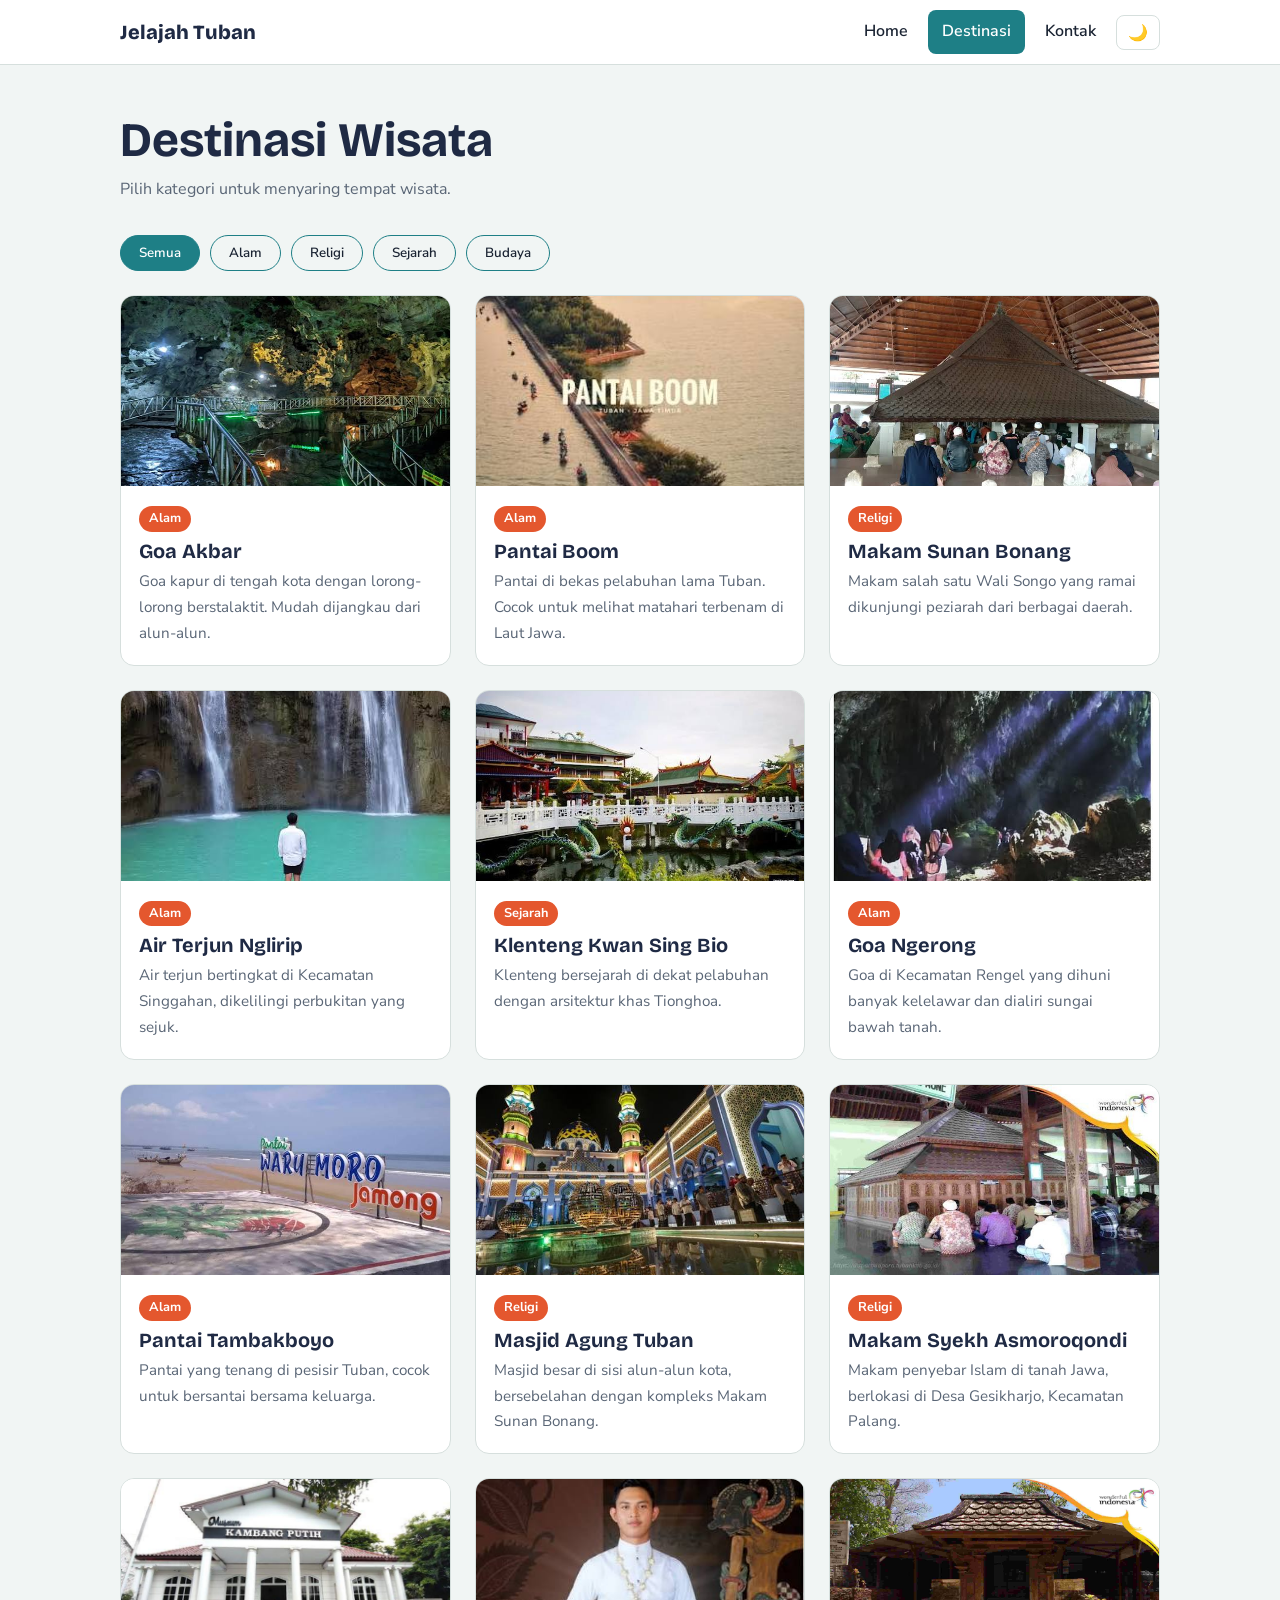
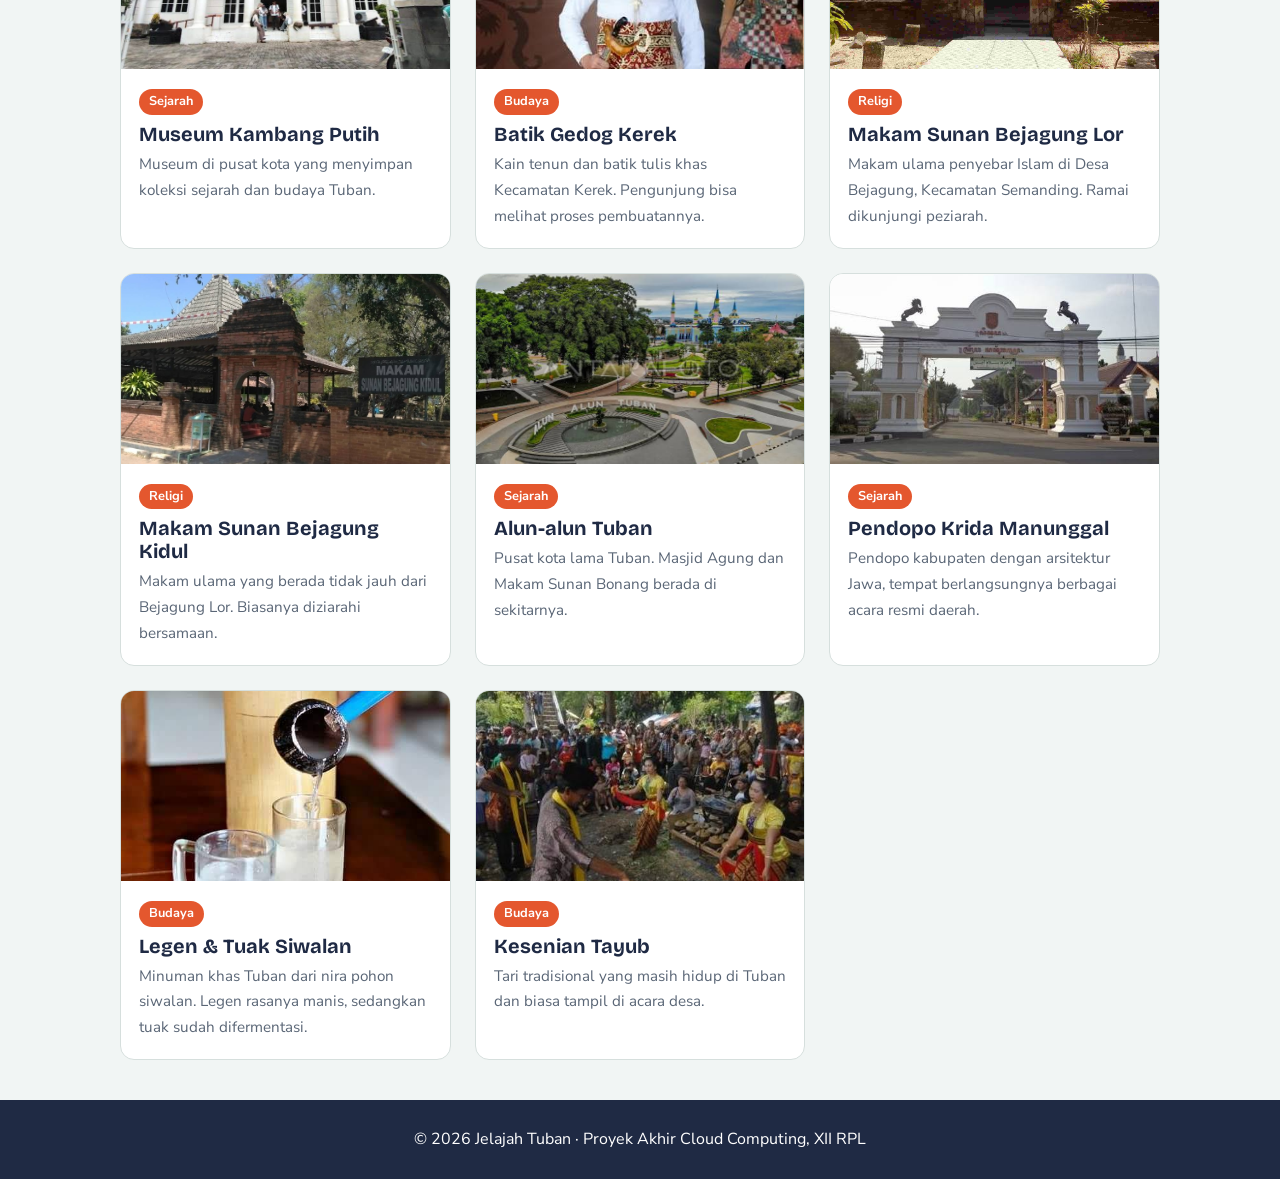
==== commit 83c4b848: "Update destinasi.html" ====
--- a/destinasi.html
+++ b/destinasi.html
@@ -88,7 +88,7 @@
     <div class="card-body"><span class="tag">Religi</span><h3>Makam Sunan Bejagung Kidul</h3><p>Makam ulama yang berada tidak jauh dari Bejagung Lor. Biasanya diziarahi bersamaan.</p></div>
    </article>
    <article class="card" data-kategori="sejarah">
-    <div class="thumb"><img src="image/alun alun.jpg" alt="Alun-alun Tuban" loading="lazy" onerror="this.remove()"></div>
+    <div class="thumb"><img src="image/alun-alun.jpg" alt="Alun-alun Tuban" loading="lazy" onerror="this.remove()"></div>
     <div class="card-body"><span class="tag">Sejarah</span><h3>Alun-alun Tuban</h3><p>Pusat kota lama Tuban. Masjid Agung dan Makam Sunan Bonang berada di sekitarnya.</p></div>
    </article>
    <article class="card" data-kategori="sejarah">
@@ -100,7 +100,7 @@
     <div class="card-body"><span class="tag">Budaya</span><h3>Legen &amp; Tuak Siwalan</h3><p>Minuman khas Tuban dari nira pohon siwalan. Legen rasanya manis, sedangkan tuak sudah difermentasi.</p></div>
    </article>
    <article class="card" data-kategori="budaya">
-    <div class="thumb"><img src="image/ktayub.jpg" alt="Kesenian Tayub" loading="lazy" onerror="this.remove()"></div>
+    <div class="thumb"><img src="image/tayub.jpg" alt="Kesenian Tayub" loading="lazy" onerror="this.remove()"></div>
     <div class="card-body"><span class="tag">Budaya</span><h3>Kesenian Tayub</h3><p>Tari tradisional yang masih hidup di Tuban dan biasa tampil di acara desa.</p></div>
    </article>
 </div>
